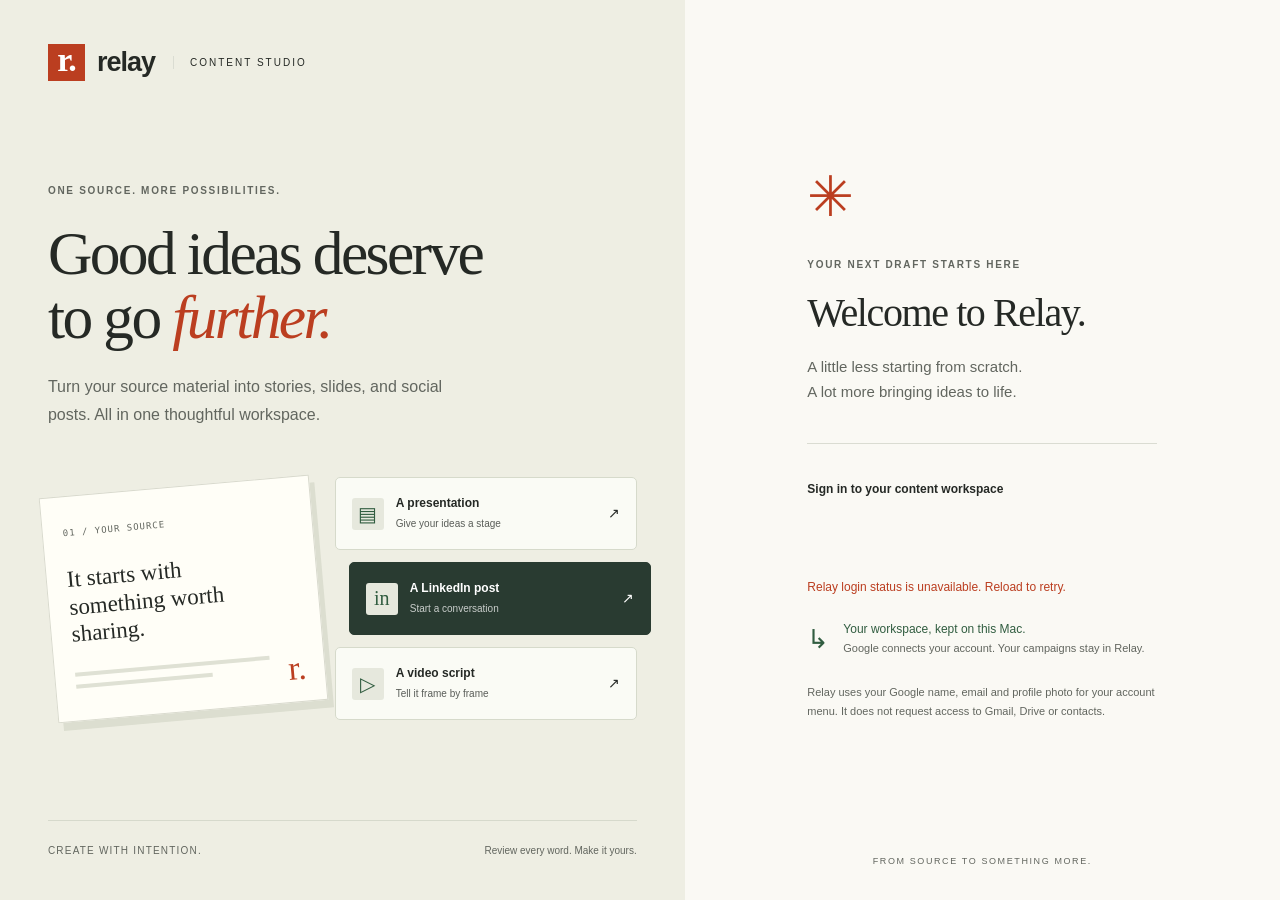
==== login.html @ 67e12ff0 "Add Relay content studio with Google sign-in and exports Upload the tested local application without" ====
<!doctype html>
<html lang="en"><head><meta charset="utf-8"><meta name="viewport" content="width=device-width,initial-scale=1"><title>Sign in · Relay</title><link rel="stylesheet" href="style.css"><script src="login.js" defer></script></head>
<body class="login-page"><main class="login-layout">
<section class="login-story" aria-labelledby="story-title"><a class="brand" href="/" aria-label="Relay home"><span class="mark">r.</span> relay <span class="edition">CONTENT STUDIO</span></a>
<div class="story-content"><div class="eyebrow">ONE SOURCE. MORE POSSIBILITIES.</div><h1 id="story-title">Good ideas deserve<br>to go <em>further.</em></h1><p class="story-intro">Turn your source material into stories, slides, and social posts. All in one thoughtful workspace.</p>
<div class="content-illustration" aria-label="One source transforms into a presentation, a LinkedIn post, and a video script">
<div class="source-sheet"><span class="sheet-label">01 / YOUR SOURCE</span><strong>It starts with<br>something worth sharing.</strong><div class="ink-line"></div><div class="ink-line short"></div><div class="source-stamp">r.</div></div>
<div class="format-stack"><div class="format-card"><span class="format-icon">▤</span><div><strong>A presentation</strong><small>Give your ideas a stage</small></div><span>↗</span></div><div class="format-card"><span class="format-icon">in</span><div><strong>A LinkedIn post</strong><small>Start a conversation</small></div><span>↗</span></div><div class="format-card"><span class="format-icon">▷</span><div><strong>A video script</strong><small>Tell it frame by frame</small></div><span>↗</span></div></div></div>
</div><div class="story-footer"><span>CREATE WITH INTENTION.</span><span>Review every word. Make it yours.</span></div></section>
<section class="login-welcome" aria-labelledby="welcome-title"><div class="welcome-inner"><span class="welcome-symbol" aria-hidden="true">✳</span><div class="eyebrow">YOUR NEXT DRAFT STARTS HERE</div><h2 id="welcome-title">Welcome to Relay.</h2><p class="welcome-copy">A little less starting from scratch.<br>A lot more bringing ideas to life.</p><div class="signin-box"><p>Sign in to your content workspace</p><div id="google-button"></div><p id="login-status" role="status">Preparing Google sign-in…</p></div><div class="login-reassurance"><span aria-hidden="true">↳</span><p>Your workspace, kept on this Mac.<br><span>Google connects your account. Your campaigns stay in Relay.</span></p></div><p class="login-privacy">Relay uses your Google name, email and profile photo for your account menu. It does not request access to Gmail, Drive or contacts.</p></div><span class="welcome-footer">FROM SOURCE TO SOMETHING MORE.</span></section>
</main></body></html>
---- style.css ----
:root{--ink:#252925;--muted:#62665f;--paper:#f5f4ed;--line:#dadcd2;--accent:#bb3e20;--surface:#fff;--green:#315d40}*{box-sizing:border-box}body{margin:0;background:var(--paper);color:var(--ink);font:14px/1.5 -apple-system,BlinkMacSystemFont,"Segoe UI",sans-serif}button,input,select,textarea{font:inherit}button{cursor:pointer;border:1px solid var(--line);background:var(--surface);color:var(--ink);padding:9px 13px;border-radius:5px;min-height:40px}button:hover{background:#eceee5}button:disabled{cursor:not-allowed;color:var(--muted);background:#ecece7}.primary{background:var(--ink);border-color:var(--ink);color:white}.primary:hover{background:#41493e}.wide{width:100%}:focus-visible{outline:3px solid var(--accent);outline-offset:3px}header{height:80px;display:flex;align-items:center;padding:0 32px;gap:24px;border-bottom:1px solid var(--line);background:var(--surface)}.brand{display:flex;align-items:center;gap:12px;color:var(--ink);font-size:27px;font-weight:650;text-decoration:none;letter-spacing:-1px}.mark{background:var(--accent);color:white;width:37px;height:37px;line-height:32px;text-align:center;font-family:Georgia,serif;font-size:34px}.edition{font:10px/1.3 sans-serif;letter-spacing:2px;border-left:1px solid var(--line);padding-left:16px;margin-left:6px}.connection{margin-left:auto;color:var(--muted);font-size:12px}.shell{display:grid;grid-template-columns:224px minmax(0,1fr);min-height:calc(100vh - 80px)}.sidebar{padding:30px 20px;border-right:1px solid var(--line);display:flex;flex-direction:column;gap:20px}.eyebrow{font-size:10px;letter-spacing:1.7px;font-weight:700;color:var(--muted)}nav{display:grid;gap:8px}nav button{text-align:left;background:transparent;border-color:transparent;overflow-wrap:anywhere}nav button[aria-current=true]{border-color:var(--line);background:#e7eadf}nav button small{display:block;color:var(--muted);font-size:10px;margin-top:4px}.sidebar-bottom{margin-top:auto;padding-top:80px}.sidebar-bottom strong{font-family:Georgia,serif;font-size:20px;font-weight:400}.sidebar-bottom p{color:var(--muted)}main{padding:32px;min-width:0;max-width:1680px;width:100%;margin:auto}.heading{display:flex;justify-content:space-between;align-items:center;gap:20px;margin-bottom:24px}h1{font:36px/1.15 Georgia,serif;letter-spacing:-1px;margin:10px 0}.heading p{margin:0;color:var(--muted)}.notice{border:1px solid #dfd5bf;background:#f3ecdd;padding:12px 16px;display:flex;justify-content:space-between;gap:16px;font-size:12px;margin-bottom:24px;border-radius:5px}#save-status{white-space:nowrap}.workspace{display:grid;grid-template-columns:minmax(270px,.85fr) minmax(360px,1.35fr);gap:24px}.source-panel,.draft-panel{background:var(--surface);border:1px solid var(--line);padding:24px;border-radius:7px;min-width:0}.section-heading{display:flex;justify-content:space-between;align-items:center;gap:8px;margin-bottom:24px;flex-wrap:wrap}h2{font-size:15px;margin:0;font-weight:650}.step{font:12px monospace;color:var(--accent);margin-right:8px}.tag{font-size:10px;background:#edf0e7;color:#44553c;padding:4px 7px;display:inline-block;border-radius:3px}label{display:block;font-size:12px;font-weight:600;margin-bottom:7px}input:not([type=checkbox]),select,textarea{width:100%;border:1px solid var(--line);background:#fdfdfb;border-radius:4px;padding:10px;color:var(--ink)}textarea{resize:vertical;line-height:1.65}#title{margin-bottom:20px}#source{height:266px;font-size:13px}.label-row{display:flex;align-items:baseline;justify-content:space-between;gap:8px}.upload{cursor:pointer;color:var(--accent);text-decoration:underline;font-size:11px}#file{display:block;width:100%;margin-bottom:8px;font-size:11px}.small{font-size:11px}.muted{color:var(--muted)}details{border-top:1px solid var(--line);padding-top:16px;margin-top:20px}summary{cursor:pointer;font-size:12px;font-weight:600}summary .small{font-weight:400;color:var(--muted)}.fields{display:grid;grid-template-columns:1fr 1fr;gap:12px;margin-top:16px}select{margin-top:5px}#generate{margin-top:24px}.formats{display:flex;gap:7px;flex-wrap:wrap;padding-bottom:20px;border-bottom:1px solid var(--line)}.formats button{font-size:11px;min-height:35px;padding:7px 10px}.formats button[aria-pressed=true]{background:var(--ink);border-color:var(--ink);color:white}.editor-toolbar{display:flex;align-items:center;justify-content:space-between;gap:12px;margin:20px 0 14px}h3{font:23px/1.2 Georgia,serif;margin:0 0 8px}.actions{display:flex;gap:8px}.actions button{font-size:11px}#draft{min-height:350px;font-size:14px;background:#fff;border-color:#e3e4dd;padding:18px}.draft-footer{display:flex;justify-content:space-between;gap:12px;align-items:center;margin-top:10px}.review{display:flex;align-items:center;gap:6px;margin:0;font-size:11px}.review input{accent-color:var(--green)}.evidence{background:#f7f8f3;padding:14px;border:1px solid var(--line);border-radius:4px}#excerpts{max-height:190px;overflow:auto}blockquote{margin:12px 0;padding-left:12px;border-left:2px solid #8e9f80;font-size:12px;white-space:pre-wrap;overflow-wrap:anywhere}blockquote span{display:block;font:10px monospace;color:var(--green);margin-bottom:3px}.export-row{margin-top:20px;display:flex;gap:20px;align-items:center;justify-content:space-between}.export-row button{white-space:nowrap}footer{display:flex;align-items:center;gap:8px;color:var(--muted);font-size:11px;margin-top:20px}.danger{margin-left:auto;color:#a73520;background:transparent;font-size:11px}dialog{max-width:480px;width:calc(100% - 32px);padding:28px;border:1px solid var(--line);border-radius:8px}dialog::backdrop{background:#17201780}dialog p{color:var(--muted)}dialog .actions{justify-content:flex-end}#toast{position:fixed;bottom:24px;left:50%;transform:translateX(-50%);background:var(--ink);color:white;padding:12px 20px;border-radius:5px;z-index:3;max-width:90%}.skip{position:absolute;left:10px;top:-50px;background:white;padding:8px;z-index:10}.skip:focus{top:10px}@media(min-width:1500px){main{padding:40px 48px}}@media(max-width:1100px){.shell{grid-template-columns:185px minmax(0,1fr)}.sidebar{padding:24px 12px}main{padding:24px}.workspace{gap:16px;grid-template-columns:minmax(240px,.85fr) minmax(310px,1.15fr)}.source-panel,.draft-panel{padding:16px}.editor-toolbar{align-items:flex-start;flex-direction:column}h1{font-size:31px}.edition{display:none}}@media(max-width:850px){.shell{grid-template-columns:1fr}.sidebar{border-right:0;border-bottom:1px solid var(--line);padding:16px 20px;gap:12px}.sidebar>.eyebrow,.sidebar-bottom{display:none}.sidebar>.wide{width:fit-content}nav{display:flex;overflow:auto;max-height:100px}nav button{min-width:180px}.workspace{grid-template-columns:1fr}.editor-toolbar{flex-direction:row}.heading{align-items:flex-start}.heading button{white-space:nowrap}.connection{font-size:10px}header{padding:16px;height:auto;gap:12px}header>button{font-size:10px}}@media(max-width:450px){main{padding:20px 12px}.heading{flex-direction:column;gap:12px}h1{font-size:30px}.notice{flex-direction:column;gap:4px}.brand{font-size:24px}.connection{max-width:76px}header{gap:8px}.editor-toolbar{flex-direction:column}.export-row{align-items:flex-start;flex-direction:column}.section-heading{gap:10px}.review{max-width:130px}.label-row{flex-wrap:wrap}footer{flex-wrap:wrap}.danger{margin-left:0}}
.sidebar{min-width:0}@media(max-width:850px){.shell,.workspace{grid-template-columns:minmax(0,1fr)}}

.social-actions{margin:16px 0;padding:16px;border:1px solid #deded5;border-radius:6px}.social-actions button{margin:4px 8px 4px 0}.social-actions p{margin:0 0 10px}


[hidden]{display:none!important}
.account-menu{position:relative;margin:0;padding:0;border:0;flex-shrink:0}.account-menu summary{width:42px;height:42px;display:grid;place-items:center;list-style:none;border-radius:50%;background:#e8eadd;color:#315d40;font-size:18px;outline-offset:4px;border:2px solid #fff;box-shadow:0 0 0 1px var(--line)}.account-menu summary::-webkit-details-marker{display:none}.account-menu summary img{width:100%;height:100%;object-fit:cover;border-radius:50%}.account-dropdown{position:absolute;right:0;top:54px;width:280px;max-width:calc(100vw - 32px);padding:22px;background:white;border:1px solid var(--line);border-radius:8px;box-shadow:0 12px 32px #2529251a;z-index:20}.account-dropdown strong,.account-dropdown>span{display:block;overflow-wrap:anywhere}.account-dropdown strong{margin-top:12px;font-size:16px}.account-dropdown #account-email{color:var(--muted);font-size:12px}.account-dropdown p{font-size:11px;color:var(--muted);border-bottom:1px solid var(--line);padding-bottom:16px}.account-dropdown button{width:100%;text-align:left;border:0;color:var(--accent)}
.login-layout{padding:0;max-width:none;min-height:100vh;display:grid;grid-template-columns:1.15fr 1fr}.login-story{padding:42px 7%;background:#eeeee3;display:flex;flex-direction:column;justify-content:space-between;min-width:0;overflow:hidden}.story-content{padding:65px 0 48px;max-width:620px}.story-content h1{font-size:clamp(44px,4.8vw,74px);line-height:1.03;letter-spacing:-2.6px;margin:24px 0}.story-content h1 em{color:var(--accent);font-weight:400}.story-intro{max-width:400px;font-size:16px;color:var(--muted);line-height:1.75}.content-illustration{display:flex;align-items:center;margin:48px 0 16px;gap:16px}.source-sheet{position:relative;background:#fffef7;border:1px solid #d9dace;width:46%;min-height:220px;padding:24px 20px;transform:rotate(-5deg);box-shadow:5px 8px 0 #dcded0;flex-shrink:0}.sheet-label{font:9px monospace;color:var(--muted);letter-spacing:1px}.source-sheet strong{display:block;font:23px/1.2 Georgia,serif;margin:24px 0}.ink-line{height:4px;background:#dfe1d4;margin:8px 0;width:85%}.ink-line.short{width:60%}.source-stamp{position:absolute;right:18px;bottom:14px;font:34px Georgia;color:var(--accent)}.format-stack{display:grid;gap:12px;flex:1;position:relative}.format-card{display:flex;align-items:center;gap:12px;padding:16px;background:#fafbf5;border:1px solid #d6dacb;border-radius:5px;white-space:nowrap}.format-card:nth-child(2){transform:translateX(14px);background:#293b31;color:#fff;border-color:#293b31}.format-icon{font:20px Georgia;display:grid;place-items:center;width:32px;height:32px;background:#e6e8dd;color:#315d40;border-radius:3px}.format-card strong{font-size:12px;display:block}.format-card small{font-size:10px;opacity:.75}.format-card>span:last-child{margin-left:auto}.story-footer{display:flex;justify-content:space-between;gap:16px;color:var(--muted);font-size:10px;border-top:1px solid #d6d9cc;padding-top:22px}.story-footer>span:first-child{letter-spacing:1.2px}
.login-welcome{position:relative;display:flex;align-items:center;justify-content:center;padding:64px 40px;background:#faf9f4}.welcome-inner{width:100%;max-width:350px}.welcome-symbol{font-size:56px;color:var(--accent);display:block;margin-bottom:32px;line-height:1}.login-welcome h2{font:40px/1.15 Georgia,serif;letter-spacing:-1.4px;margin:18px 0}.welcome-copy{color:var(--muted);font-size:15px;line-height:1.7}.signin-box{margin-top:38px;border-top:1px solid var(--line);padding-top:24px}.signin-box>p:first-child{font-size:12px;font-weight:600}#google-button{min-height:44px;margin:18px 0}#login-status{font-size:12px;color:var(--accent);min-height:18px}.login-reassurance{display:flex;gap:14px;margin:24px 0;color:var(--green)}.login-reassurance>span{font-size:26px}.login-reassurance p{margin:0;font-size:12px;line-height:1.65}.login-reassurance p span{color:var(--muted);font-size:11px}.login-privacy{font-size:11px;line-height:1.7;color:var(--muted)}.welcome-footer{position:absolute;bottom:32px;color:var(--muted);font-size:9px;letter-spacing:1.6px}
@media(max-width:1050px){.login-layout{grid-template-columns:1fr 1fr}.login-story{padding:32px}.source-sheet{padding:16px;min-height:190px}.source-sheet strong{font-size:19px}.format-card{padding:12px;gap:7px}.format-card small{display:none}.story-footer{flex-direction:column;gap:4px}}
@media(max-width:760px){.login-layout{grid-template-columns:1fr}.login-story{padding:28px}.story-content{padding:36px 0 20px}.story-content h1{font-size:48px}.story-intro{font-size:14px}.content-illustration,.story-footer{display:none}.login-welcome{padding:44px 28px 72px}.welcome-symbol{display:none}.login-welcome h2{font-size:34px}.welcome-footer{bottom:20px}.signin-box{margin-top:26px}}
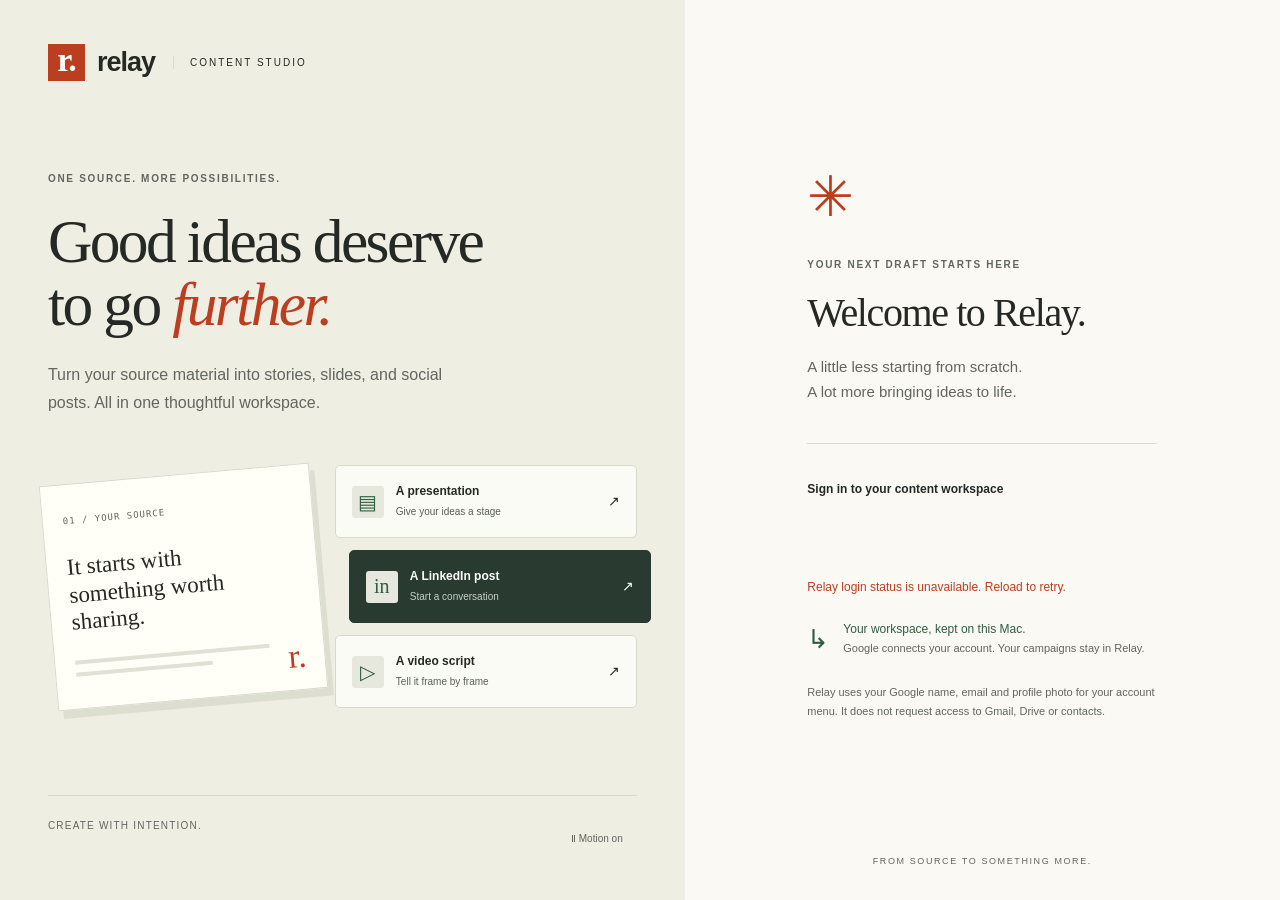
==== commit 0776d738: "Add format previews, campaign navigation and optional interface motion Add Preview/Edit views for al" ====
--- a/login.html
+++ b/login.html
@@ -1,11 +1,11 @@
 <!doctype html>
-<html lang="en"><head><meta charset="utf-8"><meta name="viewport" content="width=device-width,initial-scale=1"><title>Sign in · Relay</title><link rel="stylesheet" href="style.css"><script src="login.js" defer></script></head>
+<html lang="en"><head><meta charset="utf-8"><meta name="viewport" content="width=device-width,initial-scale=1"><title>Sign in · Relay</title><link rel="stylesheet" href="style.css?v=4"><script src="login.js" defer></script><script src="motion.js?v=1" defer></script></head>
 <body class="login-page"><main class="login-layout">
 <section class="login-story" aria-labelledby="story-title"><a class="brand" href="/" aria-label="Relay home"><span class="mark">r.</span> relay <span class="edition">CONTENT STUDIO</span></a>
 <div class="story-content"><div class="eyebrow">ONE SOURCE. MORE POSSIBILITIES.</div><h1 id="story-title">Good ideas deserve<br>to go <em>further.</em></h1><p class="story-intro">Turn your source material into stories, slides, and social posts. All in one thoughtful workspace.</p>
-<div class="content-illustration" aria-label="One source transforms into a presentation, a LinkedIn post, and a video script">
+<div class="content-illustration motion-art" aria-label="One source transforms into a presentation, a LinkedIn post, and a video script">
 <div class="source-sheet"><span class="sheet-label">01 / YOUR SOURCE</span><strong>It starts with<br>something worth sharing.</strong><div class="ink-line"></div><div class="ink-line short"></div><div class="source-stamp">r.</div></div>
 <div class="format-stack"><div class="format-card"><span class="format-icon">▤</span><div><strong>A presentation</strong><small>Give your ideas a stage</small></div><span>↗</span></div><div class="format-card"><span class="format-icon">in</span><div><strong>A LinkedIn post</strong><small>Start a conversation</small></div><span>↗</span></div><div class="format-card"><span class="format-icon">▷</span><div><strong>A video script</strong><small>Tell it frame by frame</small></div><span>↗</span></div></div></div>
-</div><div class="story-footer"><span>CREATE WITH INTENTION.</span><span>Review every word. Make it yours.</span></div></section>
+</div><div class="story-footer"><span>CREATE WITH INTENTION.</span><button class="motion-toggle" aria-pressed="false">Motion off</button></div></section>
 <section class="login-welcome" aria-labelledby="welcome-title"><div class="welcome-inner"><span class="welcome-symbol" aria-hidden="true">✳</span><div class="eyebrow">YOUR NEXT DRAFT STARTS HERE</div><h2 id="welcome-title">Welcome to Relay.</h2><p class="welcome-copy">A little less starting from scratch.<br>A lot more bringing ideas to life.</p><div class="signin-box"><p>Sign in to your content workspace</p><div id="google-button"></div><p id="login-status" role="status">Preparing Google sign-in…</p></div><div class="login-reassurance"><span aria-hidden="true">↳</span><p>Your workspace, kept on this Mac.<br><span>Google connects your account. Your campaigns stay in Relay.</span></p></div><p class="login-privacy">Relay uses your Google name, email and profile photo for your account menu. It does not request access to Gmail, Drive or contacts.</p></div><span class="welcome-footer">FROM SOURCE TO SOMETHING MORE.</span></section>
 </main></body></html>
--- a/style.css
+++ b/style.css
@@ -10,3 +10,15 @@
 .login-welcome{position:relative;display:flex;align-items:center;justify-content:center;padding:64px 40px;background:#faf9f4}.welcome-inner{width:100%;max-width:350px}.welcome-symbol{font-size:56px;color:var(--accent);display:block;margin-bottom:32px;line-height:1}.login-welcome h2{font:40px/1.15 Georgia,serif;letter-spacing:-1.4px;margin:18px 0}.welcome-copy{color:var(--muted);font-size:15px;line-height:1.7}.signin-box{margin-top:38px;border-top:1px solid var(--line);padding-top:24px}.signin-box>p:first-child{font-size:12px;font-weight:600}#google-button{min-height:44px;margin:18px 0}#login-status{font-size:12px;color:var(--accent);min-height:18px}.login-reassurance{display:flex;gap:14px;margin:24px 0;color:var(--green)}.login-reassurance>span{font-size:26px}.login-reassurance p{margin:0;font-size:12px;line-height:1.65}.login-reassurance p span{color:var(--muted);font-size:11px}.login-privacy{font-size:11px;line-height:1.7;color:var(--muted)}.welcome-footer{position:absolute;bottom:32px;color:var(--muted);font-size:9px;letter-spacing:1.6px}
 @media(max-width:1050px){.login-layout{grid-template-columns:1fr 1fr}.login-story{padding:32px}.source-sheet{padding:16px;min-height:190px}.source-sheet strong{font-size:19px}.format-card{padding:12px;gap:7px}.format-card small{display:none}.story-footer{flex-direction:column;gap:4px}}
 @media(max-width:760px){.login-layout{grid-template-columns:1fr}.login-story{padding:28px}.story-content{padding:36px 0 20px}.story-content h1{font-size:48px}.story-intro{font-size:14px}.content-illustration,.story-footer{display:none}.login-welcome{padding:44px 28px 72px}.welcome-symbol{display:none}.login-welcome h2{font-size:34px}.welcome-footer{bottom:20px}.signin-box{margin-top:26px}}
+
+/* Output studio: presentation changes only; original drafts remain editable. */
+.sr-only{position:absolute;width:1px;height:1px;padding:0;overflow:hidden;clip:rect(0,0,0,0);white-space:nowrap;border:0}
+#campaign-search{background:#fff;font-size:12px}.sidebar{gap:14px}#campaigns{display:block}#campaigns>button{width:100%;margin-bottom:7px}#campaigns button{min-width:0;white-space:normal}.campaign-group{border:0;margin:0 0 10px;padding:0}.campaign-group summary{padding:10px 6px;font-size:12px;overflow-wrap:anywhere}.campaign-group button{width:100%;margin:2px 0;padding-left:18px}.campaign-group[open]{border-left:2px solid #d8ddce}
+.view-toolbar{display:flex;align-items:center;justify-content:space-between;gap:12px;margin:20px 0 16px}.view-switch{display:flex;background:#e9ebe2;border-radius:6px;padding:3px;flex-shrink:0}.view-switch button{border:0;background:transparent;min-height:32px;font-size:12px;padding:6px 16px}.view-switch button[aria-pressed=true]{background:white;box-shadow:0 1px 4px #25292515}.output-preview{padding:24px;background:#eff0e8;border:1px solid #e0e3d7;border-radius:6px;min-height:350px;margin-bottom:14px;max-height:720px;overflow:auto}.preview-card{background:#fff;border:1px solid #dedfd8;border-radius:6px;padding:26px;margin:0 auto 16px;max-width:660px;overflow-wrap:anywhere}.preview-card:last-child{margin-bottom:0}.preview-text{white-space:pre-wrap;font-size:14px;line-height:1.85}.post-identity{display:flex;gap:10px;align-items:center;font-size:11px;color:var(--muted);margin-bottom:22px}.post-avatar{display:grid;place-items:center;width:36px;height:36px;border-radius:50%;font:26px Georgia;background:#e8ecdf;color:#315d40;flex-shrink:0}.platform-label{margin-left:auto;font-weight:700;font-size:21px;color:var(--ink)}.post-counter{display:block;border-top:1px solid var(--line);margin-top:20px;padding-top:12px;font-size:11px;color:var(--muted)}.preview-slides .preview-card{min-height:260px;border-radius:3px;border-top:5px solid var(--accent);background:#fffef9}.preview-slides .preview-card:nth-child(even){background:#293b31;color:#f5f4ed;border-color:#293b31}.preview-slides .preview-text{font:17px/1.7 Georgia,serif}.preview-kicker{font:10px monospace;letter-spacing:1.6px;margin-bottom:22px;opacity:.7}.preview-video .preview-card{border-left:4px solid var(--accent)}.preview-summary .preview-card,.preview-advisory .preview-card{border-radius:1px;box-shadow:3px 3px 0 #dce0d3}.preview-infographic .preview-card{border-top:5px solid #315d40}.preview-empty{display:flex;flex-direction:column;align-items:center;justify-content:center;text-align:center;min-height:300px;max-width:330px;margin:auto}.empty-symbol{font-size:44px;color:var(--accent)}.preview-empty h4{font:25px Georgia;margin:16px 0 8px}.preview-empty p{color:var(--muted);font-size:13px;line-height:1.7}.generation-progress{display:flex;align-items:center;gap:12px;padding:16px;margin-top:16px;background:#edf0e7;border-radius:5px}.generation-progress strong{font-size:12px}.generation-progress small{display:block;color:var(--muted);margin-top:4px}.loading-orbit{height:24px;width:24px;border:2px solid #cbd2bf;border-top-color:var(--green);border-radius:50%;animation:orbit 1s linear infinite;flex-shrink:0}@keyframes orbit{to{transform:rotate(360deg)}}@media(prefers-reduced-motion:reduce){.loading-orbit{animation:none}}
+.actions{flex-wrap:wrap}.draft-panel{min-width:0}@media(max-width:850px){#campaigns{display:flex;gap:10px;max-height:200px}#campaigns>button,.campaign-group{min-width:180px;max-width:240px;flex-shrink:0}.campaign-group button{min-width:0}#campaign-search{max-width:360px}}@media(max-width:520px){.view-toolbar{align-items:flex-start;flex-direction:column}.output-preview{padding:12px;max-height:560px}.preview-card{padding:18px}.preview-slides .preview-text{font-size:15px}header{flex-wrap:wrap}.connection{max-width:none;font-size:10px}.actions button{min-height:40px}.heading{gap:18px}}
+
+/* Relay's source-to-format artwork uses native CSS, with optional pointer tilt. */
+.heading{min-height:190px;gap:32px}.heading h1{font-size:clamp(30px,3vw,44px);line-height:1.07}.heading h1 em{color:var(--accent);font-weight:400}.heading-actions{display:flex;gap:12px;align-items:center;margin-top:18px}.heading-actions button{font-size:11px}.motion-toggle{background:transparent;border-color:transparent;color:var(--muted);font-size:10px;white-space:nowrap}.motion-toggle:disabled{background:transparent}.motion-art{transform:perspective(800px) rotateX(var(--tilt-x,0deg)) rotateY(var(--tilt-y,0deg));transition:transform .3s ease-out}.studio-visual{position:relative;width:330px;height:190px;flex-shrink:0;isolation:isolate}.mini-source{position:absolute;left:4px;top:28px;width:116px;height:144px;padding:16px;background:#fffef7;border:1px solid var(--line);box-shadow:4px 5px 0 #e1e3d7;transform:rotate(-7deg);z-index:1}.mini-source>span{font:8px monospace;letter-spacing:1px;color:var(--muted)}.mini-source strong{display:block;font:24px/1.05 Georgia;margin:12px 0}.mini-source i{display:block;width:60%;height:3px;background:#d7dbcd;margin:5px 0}.mini-source i+i{width:40%}.mini-source b{position:absolute;right:12px;bottom:6px;font:26px Georgia;color:var(--accent)}.mini-format{position:absolute;right:0;padding:13px 16px;display:flex;align-items:center;gap:12px;border:1px solid #d6dacb;background:#fffef7;border-radius:5px;font-size:11px;min-width:174px;z-index:1;box-shadow:0 4px 10px #25292506}.mini-format span{font:21px Georgia;width:24px;text-align:center}.mini-slides{top:12px;right:9px}.mini-social{top:76px;background:#293b31;border-color:#293b31;color:#fff}.mini-video{top:140px;right:12px}.art-spark{position:absolute;left:124px;top:2px;font:32px Georgia;color:var(--accent)}.flow-path{position:absolute;left:105px;top:100px;width:76px;border-top:1px dashed #aeb99e;transform-origin:left center;z-index:0}.path-one{transform:rotate(-44deg);width:92px}.path-three{transform:rotate(41deg);width:92px}.flow-path::after{content:'';display:block;width:5px;height:5px;border-radius:50%;background:var(--accent);position:absolute;top:-3px;left:0;opacity:0}
+html[data-motion=on] .mini-format,html[data-motion=on] .format-card{animation:paper-float 6s ease-in-out infinite}html[data-motion=on] .mini-social,html[data-motion=on] .format-card:nth-child(2){animation-delay:-2s}html[data-motion=on] .mini-video,html[data-motion=on] .format-card:nth-child(3){animation-delay:-4s}html[data-motion=on] .flow-path::after{animation:ink-flow 3s ease-in-out infinite}html[data-motion=on] .path-two::after{animation-delay:1s}html[data-motion=on] .path-three::after{animation-delay:2s}html[data-motion=on] .art-spark{animation:spark-turn 12s ease-in-out infinite}html[data-motion=on] .preview-card{animation:preview-in .3s ease-out both}html[data-motion=on] button{transition:background .18s,border-color .18s,transform .18s}html[data-motion=on] .primary:hover:not(:disabled){transform:translateY(-2px)}html[data-motion=off] .loading-orbit{animation:none}
+@keyframes paper-float{0%,100%{translate:0 0}50%{translate:0 -6px}}@keyframes ink-flow{0%{left:0;opacity:0}20%,75%{opacity:.85}100%{left:100%;opacity:0}}@keyframes spark-turn{0%,75%{rotate:0deg}100%{rotate:90deg}}@keyframes preview-in{from{opacity:.45;transform:translateY(6px)}to{opacity:1;transform:translateY(0)}}
+@media(max-width:1200px){.studio-visual{width:260px;scale:.85;transform-origin:right center;margin-left:-30px}.heading{gap:16px}.heading-copy{min-width:0}}@media(max-width:950px) and (min-width:851px){.studio-visual{display:none}}@media(max-width:600px){.studio-visual{display:none}.heading{min-height:0}.heading h1 br{display:none}.heading h1 em::before{content:' '}.heading-actions{gap:8px}.heading h1{font-size:34px}}@media(prefers-reduced-motion:reduce){.motion-art{transform:none;transition:none}html[data-motion] .mini-format,html[data-motion] .format-card,html[data-motion] .flow-path::after,html[data-motion] .art-spark,html[data-motion] .preview-card{animation:none}html[data-motion] button{transition:none}html[data-motion] .primary:hover:not(:disabled){transform:none}}
